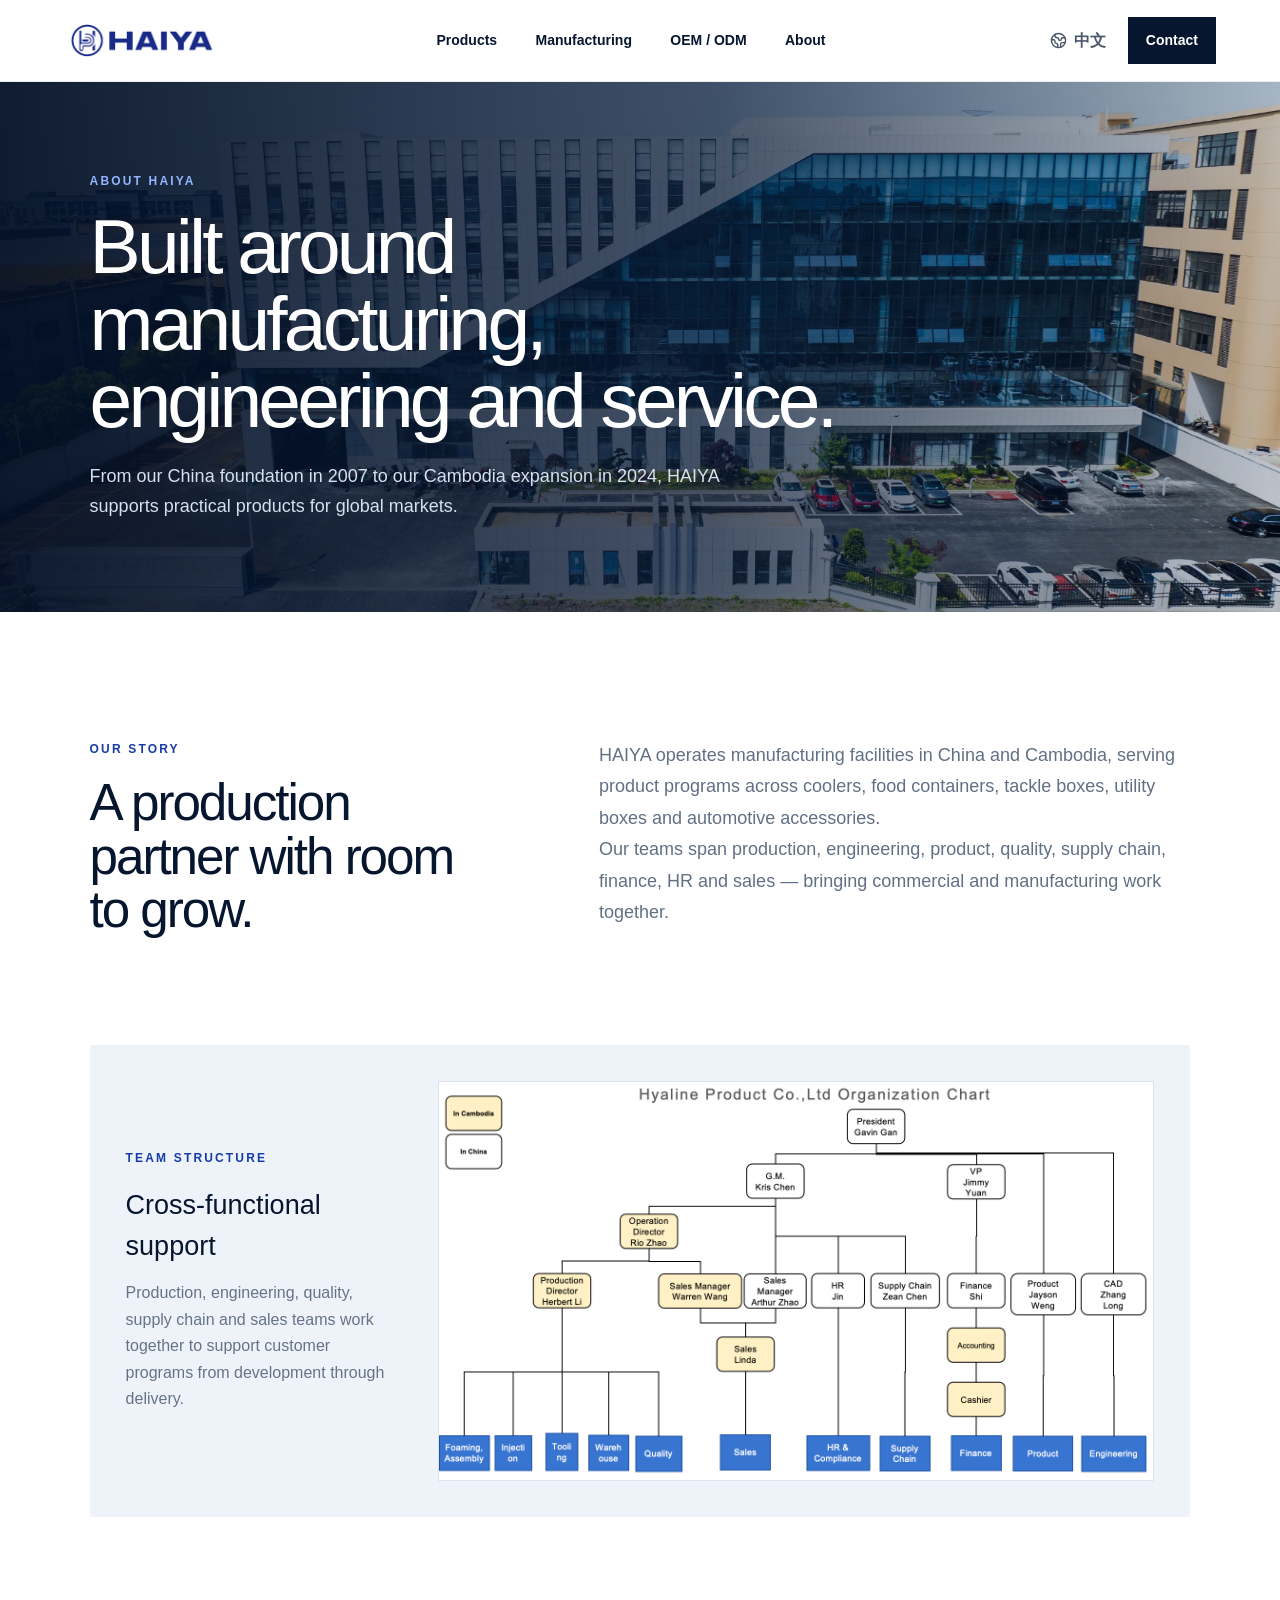
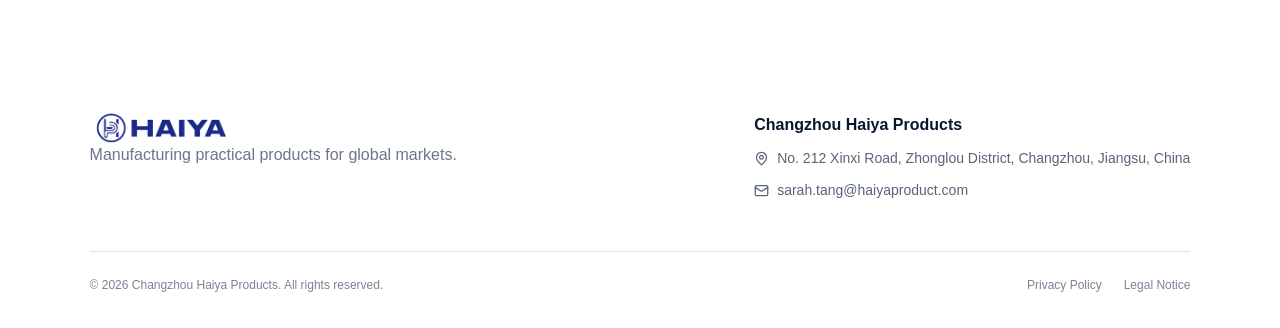
==== about/index.html @ 0db6babe "Strengthen homepage cooler expertise positioning" ====
<!DOCTYPE html><html lang="en"><head><meta charSet="utf-8"/><meta name="viewport" content="width=device-width, initial-scale=1"/><link rel="stylesheet" href="/_next/static/css/index.DGc-HhET.css" data-rsc-css-href="/_next/static/css/index.DGc-HhET.css" data-precedence="vite-rsc/importer-resources"/><link rel="modulepreload" fetchPriority="low" href="/_next/static/chunks/index-aJuGL_K9.js"/><script src="/_next/static/chunks/rolldown-runtime-C60lm6uB.js" type="module" async=""></script><script src="/_next/static/chunks/framework-D_rUT4EX.js" type="module" async=""></script><link rel="modulepreload" href="/_next/static/chunks/layout-segment-context-OOhcrF7Z.js" crossorigin=""/><link rel="modulepreload" href="/_next/static/chunks/interior-page-D65c1zat.js" crossorigin=""/><link rel="modulepreload" href="/_next/static/chunks/site-footer-D-RrSYYw.js" crossorigin=""/><title>HAIYA | Coolers &amp; Practical Products Manufacturing</title><meta name="description" content="HAIYA manufactures coolers, tackle boxes, food containers and practical plastic products across China and Cambodia."/><link rel="shortcut icon" href="/favicon.svg"/><link rel="icon" href="/favicon.svg"/><script>Object.assign(((self[Symbol.for("vinext.navigationRuntime")]??={bootstrap:{routeManifest:null},functions:{}}).bootstrap.rsc??={rsc:[]}),{params:{},nav:{"pathname":"/about","searchParams":[]}})</script><link rel="modulepreload" href="/_next/static/chunks/index-aJuGL_K9.js" />
</head><body class="antialiased"><main class="site-shell"><header class="topbar interior-nav"><a href="/" class="brand"><img src="/images/haiya-logo.png" alt="HAIYA"/></a><nav class="nav "><a href="/products">Products</a><a href="/manufacturing">Manufacturing</a><a href="/oem">OEM / ODM</a><a href="/about">About</a></nav><div class="header-actions"><button class="language"><svg xmlns="http://www.w3.org/2000/svg" width="17" height="17" viewBox="0 0 24 24" fill="none" stroke="currentColor" stroke-width="2" stroke-linecap="round" stroke-linejoin="round" class="lucide lucide-earth" aria-hidden="true"><path d="M21.54 15H17a2 2 0 0 0-2 2v4.54"></path><path d="M7 3.34V5a3 3 0 0 0 3 3a2 2 0 0 1 2 2c0 1.1.9 2 2 2a2 2 0 0 0 2-2c0-1.1.9-2 2-2h3.17"></path><path d="M11 21.95V18a2 2 0 0 0-2-2a2 2 0 0 1-2-2v-1a2 2 0 0 0-2-2H2.05"></path><circle cx="12" cy="12" r="10"></circle></svg>中文</button><a class="header-cta" href="/contact">Contact</a><button class="menu-button"><svg xmlns="http://www.w3.org/2000/svg" width="24" height="24" viewBox="0 0 24 24" fill="none" stroke="currentColor" stroke-width="2" stroke-linecap="round" stroke-linejoin="round" class="lucide lucide-menu" aria-hidden="true"><path d="M4 5h16"></path><path d="M4 12h16"></path><path d="M4 19h16"></path></svg></button></div></header><section class="inner-hero"><img src="/images/china-factory.webp" alt="" fetchPriority="high" decoding="async"/><div class="inner-hero-shade"></div><div><p class="eyebrow light">ABOUT HAIYA</p><h1>Built around manufacturing, engineering and service.</h1><p>From our China foundation in 2007 to our Cambodia expansion in 2024, HAIYA supports practical products for global markets.</p></div></section><section class="section inner-section about-layout"><div><p class="eyebrow">OUR STORY</p><h2>A production partner with room to grow.</h2></div><div class="about-copy"><p>HAIYA operates manufacturing facilities in China and Cambodia, serving product programs across coolers, food containers, tackle boxes, utility boxes and automotive accessories.</p><p>Our teams span production, engineering, product, quality, supply chain, finance, HR and sales — bringing commercial and manufacturing work together.</p></div><div class="team-preview"><div><p class="eyebrow">TEAM STRUCTURE</p><h3>Cross-functional support</h3><p>Production, engineering, quality, supply chain and sales teams work together to support customer programs from development through delivery.</p></div><img src="/images/team-structure.png" alt="HAIYA organization chart" loading="lazy" decoding="async"/></div></section><footer><div class="footer-brand"><img src="/images/haiya-logo.png" alt="HAIYA"/><p>Manufacturing practical products for global markets.</p></div><div class="footer-contact"><strong>Changzhou Haiya Products</strong><span><svg xmlns="http://www.w3.org/2000/svg" width="15" height="15" viewBox="0 0 24 24" fill="none" stroke="currentColor" stroke-width="2" stroke-linecap="round" stroke-linejoin="round" class="lucide lucide-map-pin" aria-hidden="true"><path d="M20 10c0 4.993-5.539 10.193-7.399 11.799a1 1 0 0 1-1.202 0C9.539 20.193 4 14.993 4 10a8 8 0 0 1 16 0"></path><circle cx="12" cy="10" r="3"></circle></svg>No. 212 Xinxi Road, Zhonglou District, Changzhou, Jiangsu, China</span><a href="mailto:sarah.tang@haiyaproduct.com"><svg xmlns="http://www.w3.org/2000/svg" width="15" height="15" viewBox="0 0 24 24" fill="none" stroke="currentColor" stroke-width="2" stroke-linecap="round" stroke-linejoin="round" class="lucide lucide-mail" aria-hidden="true"><path d="m22 7-8.991 5.727a2 2 0 0 1-2.009 0L2 7"></path><rect x="2" y="4" width="20" height="16" rx="2"></rect></svg>sarah.tang@haiyaproduct.com</a></div><div class="footer-legal"><span>© 2026 <!-- -->Changzhou Haiya Products. All rights reserved.</span><nav aria-label="Legal information"><a href="/privacy">Privacy Policy</a><a href="/legal">Legal Notice</a></nav></div></footer></main><script type="module" src="/_next/static/chunks/index-aJuGL_K9.js" id="_R_" async=""></script><script>((self[Symbol.for("vinext.navigationRuntime")]??={bootstrap:{routeManifest:null},functions:{}}).bootstrap.rsc??={rsc:[]}).rsc.push("0:{\"page:/about\":\"$L1\",\"layout:/\":\"$L2\",\"route:/about\":\"$L3\",\"__route\":\"route:/about\",\"__interceptionContext\":null,\"__layoutIds\":[\"layout:/\"],\"__rootLayout\":\"/\",\"__bfcacheSegmentIdentities\":{\"layout:/\":\"[\\\"layout\\\",\\\"layout:/\\\",\\\"root-boundary:/\\\",\\\"\\\"]\",\"page:/about\":\"[\\\"page\\\",\\\"page:/about\\\",\\\"root-boundary:/\\\",\\\"[\\\\\\\"about\\\\\\\"]\\\"]\"},\"__srcPage\":[\"about\",\"page\"],\"__layoutFlags\":{\"layout:/\":\"s\"},\"__artifactCompatibility\":{\"schemaVersion\":1,\"graphVersion\":\"app-route-graph:5d73bdb41b200fd7\",\"deploymentVersion\":\"d7c567be-98a2-47bd-95ce-4db2d7c3a55f\",\"appElementsSchemaVersion\":1,\"rscPayloadSchemaVersion\":1,\"rootBoundaryId\":\"/\",\"renderEpoch\":null}}\n")</script><script>((self[Symbol.for("vinext.navigationRuntime")]??={bootstrap:{routeManifest:null},functions:{}}).bootstrap.rsc??={rsc:[]}).rsc.push("4:I[\"8c0f216c4604\",[],\"Children\",1]\n")</script><script>((self[Symbol.for("vinext.navigationRuntime")]??={bootstrap:{routeManifest:null},functions:{}}).bootstrap.rsc??={rsc:[]}).rsc.push("5:I[\"593f344dc510\",[],\"GlobalErrorBoundary\",1]\n")</script><script>((self[Symbol.for("vinext.navigationRuntime")]??={bootstrap:{routeManifest:null},functions:{}}).bootstrap.rsc??={rsc:[]}).rsc.push("6:I[\"0b874ad30386\",[],\"default\",1]\n")</script><script>((self[Symbol.for("vinext.navigationRuntime")]??={bootstrap:{routeManifest:null},functions:{}}).bootstrap.rsc??={rsc:[]}).rsc.push("7:I[\"593f344dc510\",[],\"ErrorBoundary\",1]\n")</script><script>((self[Symbol.for("vinext.navigationRuntime")]??={bootstrap:{routeManifest:null},functions:{}}).bootstrap.rsc??={rsc:[]}).rsc.push("8:I[\"15c18cfaeeff\",[],\"LayoutSegmentProvider\",1]\n")</script><script>((self[Symbol.for("vinext.navigationRuntime")]??={bootstrap:{routeManifest:null},functions:{}}).bootstrap.rsc??={rsc:[]}).rsc.push("9:I[\"8c0f216c4604\",[],\"Slot\",1]\n")</script><script>((self[Symbol.for("vinext.navigationRuntime")]??={bootstrap:{routeManifest:null},functions:{}}).bootstrap.rsc??={rsc:[]}).rsc.push("a:I[\"593f344dc510\",[],\"NotFoundBoundary\",1]\n")</script><script>((self[Symbol.for("vinext.navigationRuntime")]??={bootstrap:{routeManifest:null},functions:{}}).bootstrap.rsc??={rsc:[]}).rsc.push("b:I[\"9276801271d6\",[],\"AppRouterScrollTarget\",1]\n")</script><script>((self[Symbol.for("vinext.navigationRuntime")]??={bootstrap:{routeManifest:null},functions:{}}).bootstrap.rsc??={rsc:[]}).rsc.push("c:I[\"593f344dc510\",[],\"RedirectBoundary\",1]\n")</script><script>((self[Symbol.for("vinext.navigationRuntime")]??={bootstrap:{routeManifest:null},functions:{}}).bootstrap.rsc??={rsc:[]}).rsc.push(":HL[\"/_next/static/css/index.DGc-HhET.css\",\"style\"     ]\n")</script><script>((self[Symbol.for("vinext.navigationRuntime")]??={bootstrap:{routeManifest:null},functions:{}}).bootstrap.rsc??={rsc:[]}).rsc.push("2:[[[\"$\",\"link\",\"css:/_next/static/css/index.DGc-HhET.css\",{\"rel\":\"stylesheet\",\"precedence\":\"vite-rsc/importer-resources\",\"href\":\"/_next/static/css/index.DGc-HhET.css\",\"data-rsc-css-href\":\"/_next/static/css/index.DGc-HhET.css\"}],\"$undefined\"],[\"$\",\"html\",null,{\"lang\":\"en\",\"children\":[\"$\",\"body\",null,{\"className\":\"antialiased\",\"children\":[\"$\",\"$L4\",null,{}]}]}]]\n")</script><script>((self[Symbol.for("vinext.navigationRuntime")]??={bootstrap:{routeManifest:null},functions:{}}).bootstrap.rsc??={rsc:[]}).rsc.push("3:[[[\"$\",\"meta\",null,{\"charSet\":\"utf-8\"}],[[\"$\",\"title\",\"0\",{\"children\":\"HAIYA | Coolers \u0026 Practical Products Manufacturing\"}],[\"$\",\"meta\",\"1\",{\"name\":\"description\",\"content\":\"HAIYA manufactures coolers, tackle boxes, food containers and practical plastic products across China and Cambodia.\"}],[\"$\",\"link\",\"2\",{\"data-vinext-streamed-icon\":\"$undefined\",\"rel\":\"shortcut icon\",\"href\":\"/favicon.svg\",\"type\":\"$undefined\",\"sizes\":\"$undefined\",\"color\":\"$undefined\",\"media\":\"$undefined\",\"fetchPriority\":\"$undefined\"}],[\"$\",\"link\",\"3\",{\"data-vinext-streamed-icon\":\"$undefined\",\"rel\":\"icon\",\"href\":\"/favicon.svg\",\"type\":\"$undefined\",\"sizes\":\"$undefined\",\"color\":\"$undefined\",\"media\":\"$undefined\",\"fetchPriority\":\"$undefined\"}]],[[\"$\",\"meta\",\"0\",{\"name\":\"viewport\",\"content\":\"width=device-width, initial-scale=1\"}]]],[\"$\",\"$L5\",null,{\"fallback\":\"$6\",\"children\":[\"$\",\"$L7\",null,{\"fallback\":\"$6\",\"children\":[\"$\",\"$L8\",null,{\"providerId\":\"layout:/\",\"segmentMap\":{\"children\":[\"about\"]},\"children\":[\"$\",\"$L9\",null,{\"id\":\"layout:/\",\"parallelSlots\":\"$undefined\",\"children\":[\"$\",\"$La\",null,{\"resetKey\":\"about\",\"fallback\":[[\"$\",\"title\",null,{\"children\":\"404: This page could not be found.\"}],[\"$\",\"div\",null,{\"style\":{\"fontFamily\":\"system-ui,\\\"Segoe UI\\\",Roboto,Helvetica,Arial,sans-serif,\\\"Apple Color Emoji\\\",\\\"Segoe UI Emoji\\\"\",\"height\":\"100vh\",\"textAlign\":\"center\",\"display\":\"flex\",\"flexDirection\":\"column\",\"alignItems\":\"center\",\"justifyContent\":\"center\"},\"children\":[\"$\",\"div\",null,{\"children\":[[\"$\",\"style\",null,{\"dangerouslySetInnerHTML\":{\"__html\":\"body{color:#000;background:#fff;margin:0}.next-error-h1{border-right:1px solid rgba(0,0,0,.3)}@media (prefers-color-scheme:dark){body{color:#fff;background:#000}.next-error-h1{border-right:1px solid rgba(255,255,255,.3)}}\"}}],[\"$\",\"h1\",null,{\"className\":\"next-error-h1\",\"style\":{\"display\":\"inline-block\",\"margin\":\"0 20px 0 0\",\"padding\":\"0 23px 0 0\",\"fontSize\":24,\"fontWeight\":500,\"verticalAlign\":\"top\",\"lineHeight\":\"49px\"},\"children\":404}],[\"$\",\"div\",null,{\"style\":{\"display\":\"inline-block\"},\"children\":[\"$\",\"h2\",null,{\"style\":{\"fontSize\":14,\"fontWeight\":400,\"lineHeight\":\"49px\",\"margin\":0},\"children\":\"This page could not be found.\"}]}]]}]}]],\"children\":[\"$\",\"$Lb\",null,{\"children\":[\"$\",\"$Lc\",null,{\"children\":[[\"$\",\"$L8\",null,{\"providerId\":\"page:/about\",\"segmentMap\":{\"children\":[\"__PAGE__\"]},\"children\":[\"$\",\"$L9\",null,{\"id\":\"page:/about\"}]}],null]}]}]}]}]}]}]}],null,null]\n")</script><script>((self[Symbol.for("vinext.navigationRuntime")]??={bootstrap:{routeManifest:null},functions:{}}).bootstrap.rsc??={rsc:[]}).rsc.push("d:I[\"cc5ec4480dcf\",[],\"default\",1]\n")</script><script>((self[Symbol.for("vinext.navigationRuntime")]??={bootstrap:{routeManifest:null},functions:{}}).bootstrap.rsc??={rsc:[]}).rsc.push("1:[\"$\",\"$Ld\",null,{\"page\":\"about\"}]\n")</script><script>Object.assign(((self[Symbol.for("vinext.navigationRuntime")]??={bootstrap:{routeManifest:null},functions:{}}).bootstrap.rsc??={rsc:[]}),{"initialCacheKind":"static"});((self[Symbol.for("vinext.navigationRuntime")]??={bootstrap:{routeManifest:null},functions:{}}).bootstrap.rsc??={rsc:[]}).done=true</script></body></html>
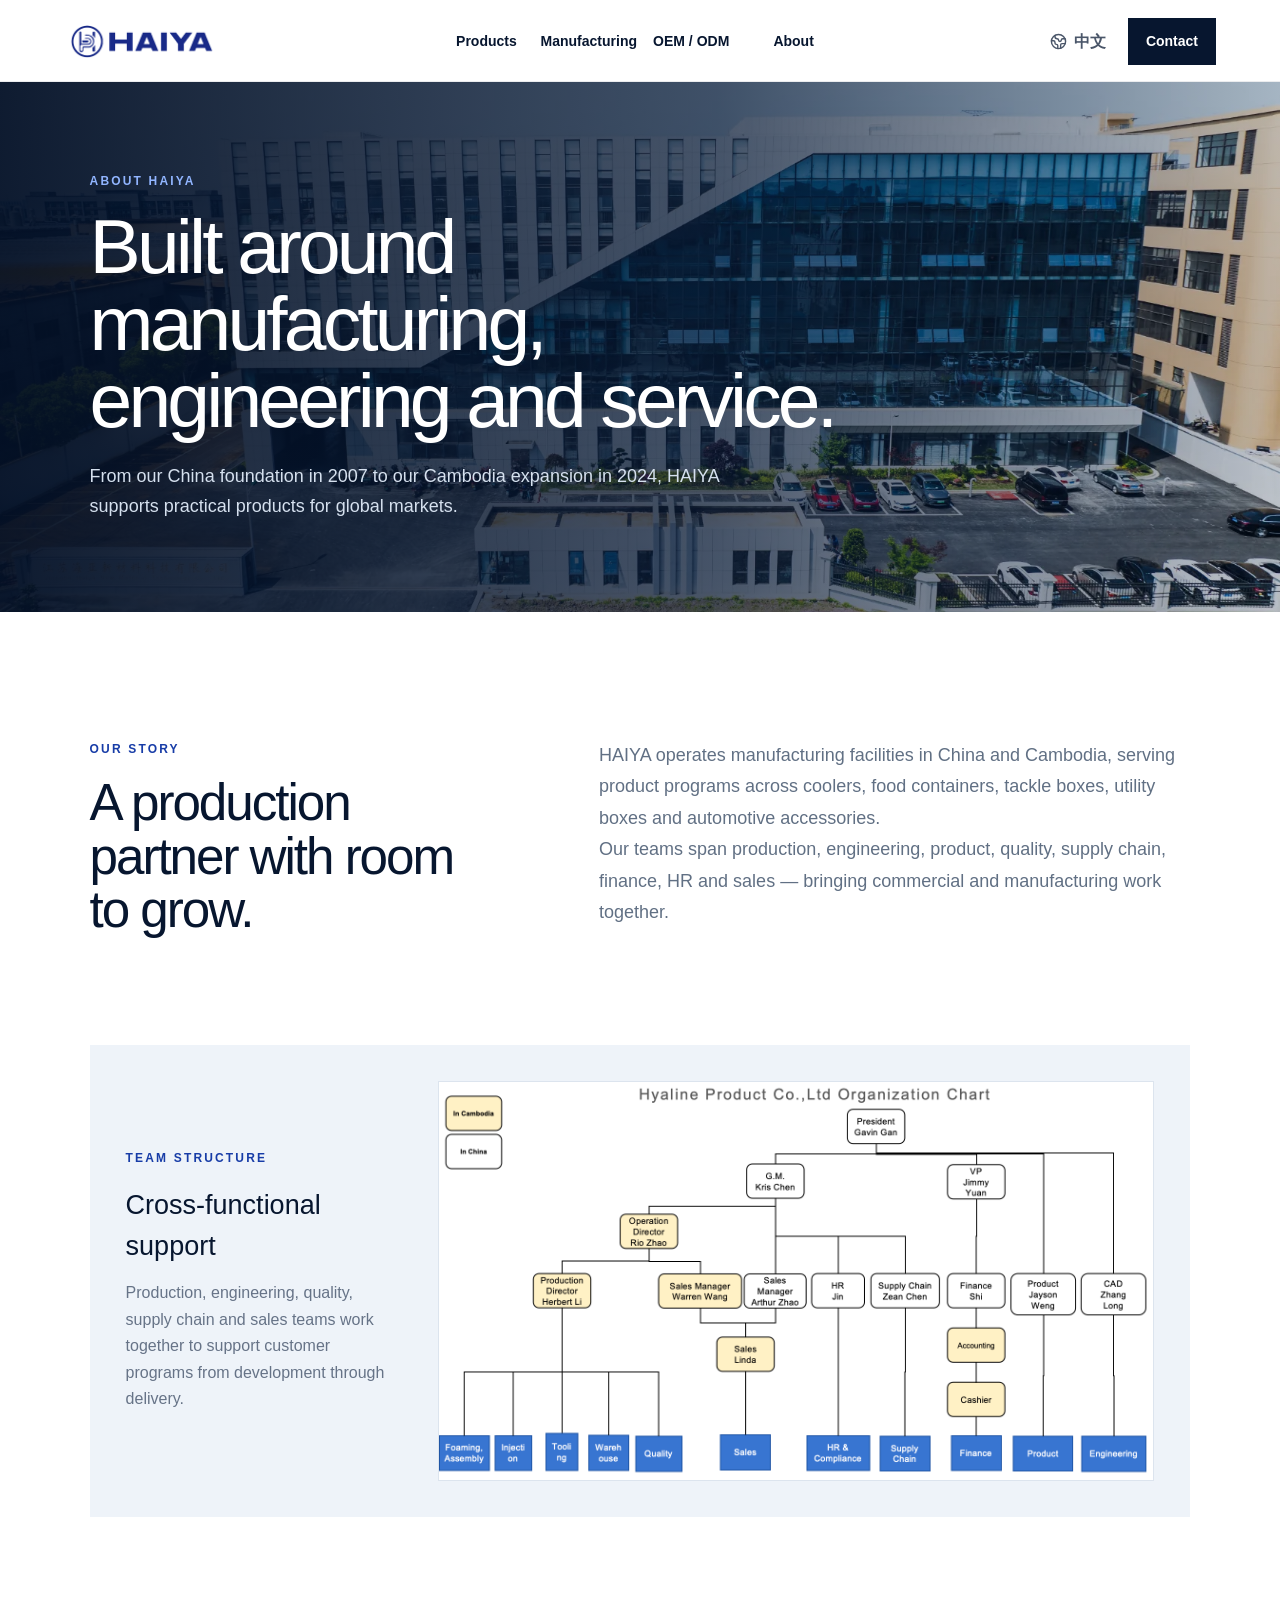
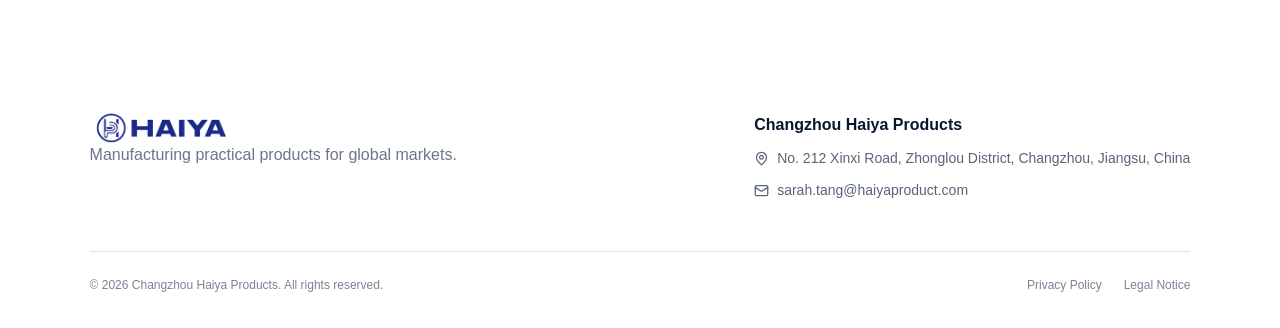
==== commit 40aff539: "Fix bilingual navigation alignment" ====
--- a/about/index.html
+++ b/about/index.html
@@ -1,2 +1,2 @@
-<!DOCTYPE html><html lang="en"><head><meta charSet="utf-8"/><meta name="viewport" content="width=device-width, initial-scale=1"/><link rel="stylesheet" href="/_next/static/css/index.DGc-HhET.css" data-rsc-css-href="/_next/static/css/index.DGc-HhET.css" data-precedence="vite-rsc/importer-resources"/><link rel="modulepreload" fetchPriority="low" href="/_next/static/chunks/index-aJuGL_K9.js"/><script src="/_next/static/chunks/rolldown-runtime-C60lm6uB.js" type="module" async=""></script><script src="/_next/static/chunks/framework-D_rUT4EX.js" type="module" async=""></script><link rel="modulepreload" href="/_next/static/chunks/layout-segment-context-OOhcrF7Z.js" crossorigin=""/><link rel="modulepreload" href="/_next/static/chunks/interior-page-D65c1zat.js" crossorigin=""/><link rel="modulepreload" href="/_next/static/chunks/site-footer-D-RrSYYw.js" crossorigin=""/><title>HAIYA | Coolers &amp; Practical Products Manufacturing</title><meta name="description" content="HAIYA manufactures coolers, tackle boxes, food containers and practical plastic products across China and Cambodia."/><link rel="shortcut icon" href="/favicon.svg"/><link rel="icon" href="/favicon.svg"/><script>Object.assign(((self[Symbol.for("vinext.navigationRuntime")]??={bootstrap:{routeManifest:null},functions:{}}).bootstrap.rsc??={rsc:[]}),{params:{},nav:{"pathname":"/about","searchParams":[]}})</script><link rel="modulepreload" href="/_next/static/chunks/index-aJuGL_K9.js" />
-</head><body class="antialiased"><main class="site-shell"><header class="topbar interior-nav"><a href="/" class="brand"><img src="/images/haiya-logo.png" alt="HAIYA"/></a><nav class="nav "><a href="/products">Products</a><a href="/manufacturing">Manufacturing</a><a href="/oem">OEM / ODM</a><a href="/about">About</a></nav><div class="header-actions"><button class="language"><svg xmlns="http://www.w3.org/2000/svg" width="17" height="17" viewBox="0 0 24 24" fill="none" stroke="currentColor" stroke-width="2" stroke-linecap="round" stroke-linejoin="round" class="lucide lucide-earth" aria-hidden="true"><path d="M21.54 15H17a2 2 0 0 0-2 2v4.54"></path><path d="M7 3.34V5a3 3 0 0 0 3 3a2 2 0 0 1 2 2c0 1.1.9 2 2 2a2 2 0 0 0 2-2c0-1.1.9-2 2-2h3.17"></path><path d="M11 21.95V18a2 2 0 0 0-2-2a2 2 0 0 1-2-2v-1a2 2 0 0 0-2-2H2.05"></path><circle cx="12" cy="12" r="10"></circle></svg>中文</button><a class="header-cta" href="/contact">Contact</a><button class="menu-button"><svg xmlns="http://www.w3.org/2000/svg" width="24" height="24" viewBox="0 0 24 24" fill="none" stroke="currentColor" stroke-width="2" stroke-linecap="round" stroke-linejoin="round" class="lucide lucide-menu" aria-hidden="true"><path d="M4 5h16"></path><path d="M4 12h16"></path><path d="M4 19h16"></path></svg></button></div></header><section class="inner-hero"><img src="/images/china-factory.webp" alt="" fetchPriority="high" decoding="async"/><div class="inner-hero-shade"></div><div><p class="eyebrow light">ABOUT HAIYA</p><h1>Built around manufacturing, engineering and service.</h1><p>From our China foundation in 2007 to our Cambodia expansion in 2024, HAIYA supports practical products for global markets.</p></div></section><section class="section inner-section about-layout"><div><p class="eyebrow">OUR STORY</p><h2>A production partner with room to grow.</h2></div><div class="about-copy"><p>HAIYA operates manufacturing facilities in China and Cambodia, serving product programs across coolers, food containers, tackle boxes, utility boxes and automotive accessories.</p><p>Our teams span production, engineering, product, quality, supply chain, finance, HR and sales — bringing commercial and manufacturing work together.</p></div><div class="team-preview"><div><p class="eyebrow">TEAM STRUCTURE</p><h3>Cross-functional support</h3><p>Production, engineering, quality, supply chain and sales teams work together to support customer programs from development through delivery.</p></div><img src="/images/team-structure.png" alt="HAIYA organization chart" loading="lazy" decoding="async"/></div></section><footer><div class="footer-brand"><img src="/images/haiya-logo.png" alt="HAIYA"/><p>Manufacturing practical products for global markets.</p></div><div class="footer-contact"><strong>Changzhou Haiya Products</strong><span><svg xmlns="http://www.w3.org/2000/svg" width="15" height="15" viewBox="0 0 24 24" fill="none" stroke="currentColor" stroke-width="2" stroke-linecap="round" stroke-linejoin="round" class="lucide lucide-map-pin" aria-hidden="true"><path d="M20 10c0 4.993-5.539 10.193-7.399 11.799a1 1 0 0 1-1.202 0C9.539 20.193 4 14.993 4 10a8 8 0 0 1 16 0"></path><circle cx="12" cy="10" r="3"></circle></svg>No. 212 Xinxi Road, Zhonglou District, Changzhou, Jiangsu, China</span><a href="mailto:sarah.tang@haiyaproduct.com"><svg xmlns="http://www.w3.org/2000/svg" width="15" height="15" viewBox="0 0 24 24" fill="none" stroke="currentColor" stroke-width="2" stroke-linecap="round" stroke-linejoin="round" class="lucide lucide-mail" aria-hidden="true"><path d="m22 7-8.991 5.727a2 2 0 0 1-2.009 0L2 7"></path><rect x="2" y="4" width="20" height="16" rx="2"></rect></svg>sarah.tang@haiyaproduct.com</a></div><div class="footer-legal"><span>© 2026 <!-- -->Changzhou Haiya Products. All rights reserved.</span><nav aria-label="Legal information"><a href="/privacy">Privacy Policy</a><a href="/legal">Legal Notice</a></nav></div></footer></main><script type="module" src="/_next/static/chunks/index-aJuGL_K9.js" id="_R_" async=""></script><script>((self[Symbol.for("vinext.navigationRuntime")]??={bootstrap:{routeManifest:null},functions:{}}).bootstrap.rsc??={rsc:[]}).rsc.push("0:{\"page:/about\":\"$L1\",\"layout:/\":\"$L2\",\"route:/about\":\"$L3\",\"__route\":\"route:/about\",\"__interceptionContext\":null,\"__layoutIds\":[\"layout:/\"],\"__rootLayout\":\"/\",\"__bfcacheSegmentIdentities\":{\"layout:/\":\"[\\\"layout\\\",\\\"layout:/\\\",\\\"root-boundary:/\\\",\\\"\\\"]\",\"page:/about\":\"[\\\"page\\\",\\\"page:/about\\\",\\\"root-boundary:/\\\",\\\"[\\\\\\\"about\\\\\\\"]\\\"]\"},\"__srcPage\":[\"about\",\"page\"],\"__layoutFlags\":{\"layout:/\":\"s\"},\"__artifactCompatibility\":{\"schemaVersion\":1,\"graphVersion\":\"app-route-graph:5d73bdb41b200fd7\",\"deploymentVersion\":\"d7c567be-98a2-47bd-95ce-4db2d7c3a55f\",\"appElementsSchemaVersion\":1,\"rscPayloadSchemaVersion\":1,\"rootBoundaryId\":\"/\",\"renderEpoch\":null}}\n")</script><script>((self[Symbol.for("vinext.navigationRuntime")]??={bootstrap:{routeManifest:null},functions:{}}).bootstrap.rsc??={rsc:[]}).rsc.push("4:I[\"8c0f216c4604\",[],\"Children\",1]\n")</script><script>((self[Symbol.for("vinext.navigationRuntime")]??={bootstrap:{routeManifest:null},functions:{}}).bootstrap.rsc??={rsc:[]}).rsc.push("5:I[\"593f344dc510\",[],\"GlobalErrorBoundary\",1]\n")</script><script>((self[Symbol.for("vinext.navigationRuntime")]??={bootstrap:{routeManifest:null},functions:{}}).bootstrap.rsc??={rsc:[]}).rsc.push("6:I[\"0b874ad30386\",[],\"default\",1]\n")</script><script>((self[Symbol.for("vinext.navigationRuntime")]??={bootstrap:{routeManifest:null},functions:{}}).bootstrap.rsc??={rsc:[]}).rsc.push("7:I[\"593f344dc510\",[],\"ErrorBoundary\",1]\n")</script><script>((self[Symbol.for("vinext.navigationRuntime")]??={bootstrap:{routeManifest:null},functions:{}}).bootstrap.rsc??={rsc:[]}).rsc.push("8:I[\"15c18cfaeeff\",[],\"LayoutSegmentProvider\",1]\n")</script><script>((self[Symbol.for("vinext.navigationRuntime")]??={bootstrap:{routeManifest:null},functions:{}}).bootstrap.rsc??={rsc:[]}).rsc.push("9:I[\"8c0f216c4604\",[],\"Slot\",1]\n")</script><script>((self[Symbol.for("vinext.navigationRuntime")]??={bootstrap:{routeManifest:null},functions:{}}).bootstrap.rsc??={rsc:[]}).rsc.push("a:I[\"593f344dc510\",[],\"NotFoundBoundary\",1]\n")</script><script>((self[Symbol.for("vinext.navigationRuntime")]??={bootstrap:{routeManifest:null},functions:{}}).bootstrap.rsc??={rsc:[]}).rsc.push("b:I[\"9276801271d6\",[],\"AppRouterScrollTarget\",1]\n")</script><script>((self[Symbol.for("vinext.navigationRuntime")]??={bootstrap:{routeManifest:null},functions:{}}).bootstrap.rsc??={rsc:[]}).rsc.push("c:I[\"593f344dc510\",[],\"RedirectBoundary\",1]\n")</script><script>((self[Symbol.for("vinext.navigationRuntime")]??={bootstrap:{routeManifest:null},functions:{}}).bootstrap.rsc??={rsc:[]}).rsc.push(":HL[\"/_next/static/css/index.DGc-HhET.css\",\"style\"     ]\n")</script><script>((self[Symbol.for("vinext.navigationRuntime")]??={bootstrap:{routeManifest:null},functions:{}}).bootstrap.rsc??={rsc:[]}).rsc.push("2:[[[\"$\",\"link\",\"css:/_next/static/css/index.DGc-HhET.css\",{\"rel\":\"stylesheet\",\"precedence\":\"vite-rsc/importer-resources\",\"href\":\"/_next/static/css/index.DGc-HhET.css\",\"data-rsc-css-href\":\"/_next/static/css/index.DGc-HhET.css\"}],\"$undefined\"],[\"$\",\"html\",null,{\"lang\":\"en\",\"children\":[\"$\",\"body\",null,{\"className\":\"antialiased\",\"children\":[\"$\",\"$L4\",null,{}]}]}]]\n")</script><script>((self[Symbol.for("vinext.navigationRuntime")]??={bootstrap:{routeManifest:null},functions:{}}).bootstrap.rsc??={rsc:[]}).rsc.push("3:[[[\"$\",\"meta\",null,{\"charSet\":\"utf-8\"}],[[\"$\",\"title\",\"0\",{\"children\":\"HAIYA | Coolers \u0026 Practical Products Manufacturing\"}],[\"$\",\"meta\",\"1\",{\"name\":\"description\",\"content\":\"HAIYA manufactures coolers, tackle boxes, food containers and practical plastic products across China and Cambodia.\"}],[\"$\",\"link\",\"2\",{\"data-vinext-streamed-icon\":\"$undefined\",\"rel\":\"shortcut icon\",\"href\":\"/favicon.svg\",\"type\":\"$undefined\",\"sizes\":\"$undefined\",\"color\":\"$undefined\",\"media\":\"$undefined\",\"fetchPriority\":\"$undefined\"}],[\"$\",\"link\",\"3\",{\"data-vinext-streamed-icon\":\"$undefined\",\"rel\":\"icon\",\"href\":\"/favicon.svg\",\"type\":\"$undefined\",\"sizes\":\"$undefined\",\"color\":\"$undefined\",\"media\":\"$undefined\",\"fetchPriority\":\"$undefined\"}]],[[\"$\",\"meta\",\"0\",{\"name\":\"viewport\",\"content\":\"width=device-width, initial-scale=1\"}]]],[\"$\",\"$L5\",null,{\"fallback\":\"$6\",\"children\":[\"$\",\"$L7\",null,{\"fallback\":\"$6\",\"children\":[\"$\",\"$L8\",null,{\"providerId\":\"layout:/\",\"segmentMap\":{\"children\":[\"about\"]},\"children\":[\"$\",\"$L9\",null,{\"id\":\"layout:/\",\"parallelSlots\":\"$undefined\",\"children\":[\"$\",\"$La\",null,{\"resetKey\":\"about\",\"fallback\":[[\"$\",\"title\",null,{\"children\":\"404: This page could not be found.\"}],[\"$\",\"div\",null,{\"style\":{\"fontFamily\":\"system-ui,\\\"Segoe UI\\\",Roboto,Helvetica,Arial,sans-serif,\\\"Apple Color Emoji\\\",\\\"Segoe UI Emoji\\\"\",\"height\":\"100vh\",\"textAlign\":\"center\",\"display\":\"flex\",\"flexDirection\":\"column\",\"alignItems\":\"center\",\"justifyContent\":\"center\"},\"children\":[\"$\",\"div\",null,{\"children\":[[\"$\",\"style\",null,{\"dangerouslySetInnerHTML\":{\"__html\":\"body{color:#000;background:#fff;margin:0}.next-error-h1{border-right:1px solid rgba(0,0,0,.3)}@media (prefers-color-scheme:dark){body{color:#fff;background:#000}.next-error-h1{border-right:1px solid rgba(255,255,255,.3)}}\"}}],[\"$\",\"h1\",null,{\"className\":\"next-error-h1\",\"style\":{\"display\":\"inline-block\",\"margin\":\"0 20px 0 0\",\"padding\":\"0 23px 0 0\",\"fontSize\":24,\"fontWeight\":500,\"verticalAlign\":\"top\",\"lineHeight\":\"49px\"},\"children\":404}],[\"$\",\"div\",null,{\"style\":{\"display\":\"inline-block\"},\"children\":[\"$\",\"h2\",null,{\"style\":{\"fontSize\":14,\"fontWeight\":400,\"lineHeight\":\"49px\",\"margin\":0},\"children\":\"This page could not be found.\"}]}]]}]}]],\"children\":[\"$\",\"$Lb\",null,{\"children\":[\"$\",\"$Lc\",null,{\"children\":[[\"$\",\"$L8\",null,{\"providerId\":\"page:/about\",\"segmentMap\":{\"children\":[\"__PAGE__\"]},\"children\":[\"$\",\"$L9\",null,{\"id\":\"page:/about\"}]}],null]}]}]}]}]}]}]}],null,null]\n")</script><script>((self[Symbol.for("vinext.navigationRuntime")]??={bootstrap:{routeManifest:null},functions:{}}).bootstrap.rsc??={rsc:[]}).rsc.push("d:I[\"cc5ec4480dcf\",[],\"default\",1]\n")</script><script>((self[Symbol.for("vinext.navigationRuntime")]??={bootstrap:{routeManifest:null},functions:{}}).bootstrap.rsc??={rsc:[]}).rsc.push("1:[\"$\",\"$Ld\",null,{\"page\":\"about\"}]\n")</script><script>Object.assign(((self[Symbol.for("vinext.navigationRuntime")]??={bootstrap:{routeManifest:null},functions:{}}).bootstrap.rsc??={rsc:[]}),{"initialCacheKind":"static"});((self[Symbol.for("vinext.navigationRuntime")]??={bootstrap:{routeManifest:null},functions:{}}).bootstrap.rsc??={rsc:[]}).done=true</script></body></html>+<!DOCTYPE html><html lang="en"><head><meta charSet="utf-8"/><meta name="viewport" content="width=device-width, initial-scale=1"/><link rel="stylesheet" href="/_next/static/css/index.DWYTuaZw.css" data-rsc-css-href="/_next/static/css/index.DWYTuaZw.css" data-precedence="vite-rsc/importer-resources"/><link rel="modulepreload" fetchPriority="low" href="/_next/static/chunks/index-CkcWqs73.js"/><script src="/_next/static/chunks/rolldown-runtime-C60lm6uB.js" type="module" async=""></script><script src="/_next/static/chunks/framework-D_rUT4EX.js" type="module" async=""></script><link rel="modulepreload" href="/_next/static/chunks/layout-segment-context-CCRR_ScX.js" crossorigin=""/><link rel="modulepreload" href="/_next/static/chunks/interior-page-D65c1zat.js" crossorigin=""/><link rel="modulepreload" href="/_next/static/chunks/site-footer-D-RrSYYw.js" crossorigin=""/><title>HAIYA | Coolers &amp; Practical Products Manufacturing</title><meta name="description" content="HAIYA manufactures coolers, tackle boxes, food containers and practical plastic products across China and Cambodia."/><link rel="shortcut icon" href="/favicon.svg"/><link rel="icon" href="/favicon.svg"/><script>Object.assign(((self[Symbol.for("vinext.navigationRuntime")]??={bootstrap:{routeManifest:null},functions:{}}).bootstrap.rsc??={rsc:[]}),{params:{},nav:{"pathname":"/about","searchParams":[]}})</script><link rel="modulepreload" href="/_next/static/chunks/index-CkcWqs73.js" />
+</head><body class="antialiased"><main class="site-shell"><header class="topbar interior-nav"><a href="/" class="brand"><img src="/images/haiya-logo.png" alt="HAIYA"/></a><nav class="nav "><a href="/products">Products</a><a href="/manufacturing">Manufacturing</a><a href="/oem">OEM / ODM</a><a href="/about">About</a></nav><div class="header-actions"><button class="language"><svg xmlns="http://www.w3.org/2000/svg" width="17" height="17" viewBox="0 0 24 24" fill="none" stroke="currentColor" stroke-width="2" stroke-linecap="round" stroke-linejoin="round" class="lucide lucide-earth" aria-hidden="true"><path d="M21.54 15H17a2 2 0 0 0-2 2v4.54"></path><path d="M7 3.34V5a3 3 0 0 0 3 3a2 2 0 0 1 2 2c0 1.1.9 2 2 2a2 2 0 0 0 2-2c0-1.1.9-2 2-2h3.17"></path><path d="M11 21.95V18a2 2 0 0 0-2-2a2 2 0 0 1-2-2v-1a2 2 0 0 0-2-2H2.05"></path><circle cx="12" cy="12" r="10"></circle></svg>中文</button><a class="header-cta" href="/contact">Contact</a><button class="menu-button"><svg xmlns="http://www.w3.org/2000/svg" width="24" height="24" viewBox="0 0 24 24" fill="none" stroke="currentColor" stroke-width="2" stroke-linecap="round" stroke-linejoin="round" class="lucide lucide-menu" aria-hidden="true"><path d="M4 5h16"></path><path d="M4 12h16"></path><path d="M4 19h16"></path></svg></button></div></header><section class="inner-hero"><img src="/images/china-factory.webp" alt="" fetchPriority="high" decoding="async"/><div class="inner-hero-shade"></div><div><p class="eyebrow light">ABOUT HAIYA</p><h1>Built around manufacturing, engineering and service.</h1><p>From our China foundation in 2007 to our Cambodia expansion in 2024, HAIYA supports practical products for global markets.</p></div></section><section class="section inner-section about-layout"><div><p class="eyebrow">OUR STORY</p><h2>A production partner with room to grow.</h2></div><div class="about-copy"><p>HAIYA operates manufacturing facilities in China and Cambodia, serving product programs across coolers, food containers, tackle boxes, utility boxes and automotive accessories.</p><p>Our teams span production, engineering, product, quality, supply chain, finance, HR and sales — bringing commercial and manufacturing work together.</p></div><div class="team-preview"><div><p class="eyebrow">TEAM STRUCTURE</p><h3>Cross-functional support</h3><p>Production, engineering, quality, supply chain and sales teams work together to support customer programs from development through delivery.</p></div><img src="/images/team-structure.png" alt="HAIYA organization chart" loading="lazy" decoding="async"/></div></section><footer><div class="footer-brand"><img src="/images/haiya-logo.png" alt="HAIYA"/><p>Manufacturing practical products for global markets.</p></div><div class="footer-contact"><strong>Changzhou Haiya Products</strong><span><svg xmlns="http://www.w3.org/2000/svg" width="15" height="15" viewBox="0 0 24 24" fill="none" stroke="currentColor" stroke-width="2" stroke-linecap="round" stroke-linejoin="round" class="lucide lucide-map-pin" aria-hidden="true"><path d="M20 10c0 4.993-5.539 10.193-7.399 11.799a1 1 0 0 1-1.202 0C9.539 20.193 4 14.993 4 10a8 8 0 0 1 16 0"></path><circle cx="12" cy="10" r="3"></circle></svg>No. 212 Xinxi Road, Zhonglou District, Changzhou, Jiangsu, China</span><a href="mailto:sarah.tang@haiyaproduct.com"><svg xmlns="http://www.w3.org/2000/svg" width="15" height="15" viewBox="0 0 24 24" fill="none" stroke="currentColor" stroke-width="2" stroke-linecap="round" stroke-linejoin="round" class="lucide lucide-mail" aria-hidden="true"><path d="m22 7-8.991 5.727a2 2 0 0 1-2.009 0L2 7"></path><rect x="2" y="4" width="20" height="16" rx="2"></rect></svg>sarah.tang@haiyaproduct.com</a></div><div class="footer-legal"><span>© 2026 <!-- -->Changzhou Haiya Products. All rights reserved.</span><nav aria-label="Legal information"><a href="/privacy">Privacy Policy</a><a href="/legal">Legal Notice</a></nav></div></footer></main><script type="module" src="/_next/static/chunks/index-CkcWqs73.js" id="_R_" async=""></script><script>((self[Symbol.for("vinext.navigationRuntime")]??={bootstrap:{routeManifest:null},functions:{}}).bootstrap.rsc??={rsc:[]}).rsc.push("0:{\"page:/about\":\"$L1\",\"layout:/\":\"$L2\",\"route:/about\":\"$L3\",\"__route\":\"route:/about\",\"__interceptionContext\":null,\"__layoutIds\":[\"layout:/\"],\"__rootLayout\":\"/\",\"__bfcacheSegmentIdentities\":{\"layout:/\":\"[\\\"layout\\\",\\\"layout:/\\\",\\\"root-boundary:/\\\",\\\"\\\"]\",\"page:/about\":\"[\\\"page\\\",\\\"page:/about\\\",\\\"root-boundary:/\\\",\\\"[\\\\\\\"about\\\\\\\"]\\\"]\"},\"__srcPage\":[\"about\",\"page\"],\"__layoutFlags\":{\"layout:/\":\"s\"},\"__artifactCompatibility\":{\"schemaVersion\":1,\"graphVersion\":\"app-route-graph:5d73bdb41b200fd7\",\"deploymentVersion\":\"86364772-5ef8-4d9d-be1d-6fc3bce8918b\",\"appElementsSchemaVersion\":1,\"rscPayloadSchemaVersion\":1,\"rootBoundaryId\":\"/\",\"renderEpoch\":null}}\n")</script><script>((self[Symbol.for("vinext.navigationRuntime")]??={bootstrap:{routeManifest:null},functions:{}}).bootstrap.rsc??={rsc:[]}).rsc.push("4:I[\"8c0f216c4604\",[],\"Children\",1]\n")</script><script>((self[Symbol.for("vinext.navigationRuntime")]??={bootstrap:{routeManifest:null},functions:{}}).bootstrap.rsc??={rsc:[]}).rsc.push("5:I[\"593f344dc510\",[],\"GlobalErrorBoundary\",1]\n")</script><script>((self[Symbol.for("vinext.navigationRuntime")]??={bootstrap:{routeManifest:null},functions:{}}).bootstrap.rsc??={rsc:[]}).rsc.push("6:I[\"0b874ad30386\",[],\"default\",1]\n")</script><script>((self[Symbol.for("vinext.navigationRuntime")]??={bootstrap:{routeManifest:null},functions:{}}).bootstrap.rsc??={rsc:[]}).rsc.push("7:I[\"593f344dc510\",[],\"ErrorBoundary\",1]\n")</script><script>((self[Symbol.for("vinext.navigationRuntime")]??={bootstrap:{routeManifest:null},functions:{}}).bootstrap.rsc??={rsc:[]}).rsc.push("8:I[\"15c18cfaeeff\",[],\"LayoutSegmentProvider\",1]\n")</script><script>((self[Symbol.for("vinext.navigationRuntime")]??={bootstrap:{routeManifest:null},functions:{}}).bootstrap.rsc??={rsc:[]}).rsc.push("9:I[\"8c0f216c4604\",[],\"Slot\",1]\n")</script><script>((self[Symbol.for("vinext.navigationRuntime")]??={bootstrap:{routeManifest:null},functions:{}}).bootstrap.rsc??={rsc:[]}).rsc.push("a:I[\"593f344dc510\",[],\"NotFoundBoundary\",1]\n")</script><script>((self[Symbol.for("vinext.navigationRuntime")]??={bootstrap:{routeManifest:null},functions:{}}).bootstrap.rsc??={rsc:[]}).rsc.push("b:I[\"9276801271d6\",[],\"AppRouterScrollTarget\",1]\n")</script><script>((self[Symbol.for("vinext.navigationRuntime")]??={bootstrap:{routeManifest:null},functions:{}}).bootstrap.rsc??={rsc:[]}).rsc.push("c:I[\"593f344dc510\",[],\"RedirectBoundary\",1]\n")</script><script>((self[Symbol.for("vinext.navigationRuntime")]??={bootstrap:{routeManifest:null},functions:{}}).bootstrap.rsc??={rsc:[]}).rsc.push(":HL[\"/_next/static/css/index.DWYTuaZw.css\",\"style\"     ]\n")</script><script>((self[Symbol.for("vinext.navigationRuntime")]??={bootstrap:{routeManifest:null},functions:{}}).bootstrap.rsc??={rsc:[]}).rsc.push("2:[[[\"$\",\"link\",\"css:/_next/static/css/index.DWYTuaZw.css\",{\"rel\":\"stylesheet\",\"precedence\":\"vite-rsc/importer-resources\",\"href\":\"/_next/static/css/index.DWYTuaZw.css\",\"data-rsc-css-href\":\"/_next/static/css/index.DWYTuaZw.css\"}],\"$undefined\"],[\"$\",\"html\",null,{\"lang\":\"en\",\"children\":[\"$\",\"body\",null,{\"className\":\"antialiased\",\"children\":[\"$\",\"$L4\",null,{}]}]}]]\n")</script><script>((self[Symbol.for("vinext.navigationRuntime")]??={bootstrap:{routeManifest:null},functions:{}}).bootstrap.rsc??={rsc:[]}).rsc.push("3:[[[\"$\",\"meta\",null,{\"charSet\":\"utf-8\"}],[[\"$\",\"title\",\"0\",{\"children\":\"HAIYA | Coolers \u0026 Practical Products Manufacturing\"}],[\"$\",\"meta\",\"1\",{\"name\":\"description\",\"content\":\"HAIYA manufactures coolers, tackle boxes, food containers and practical plastic products across China and Cambodia.\"}],[\"$\",\"link\",\"2\",{\"data-vinext-streamed-icon\":\"$undefined\",\"rel\":\"shortcut icon\",\"href\":\"/favicon.svg\",\"type\":\"$undefined\",\"sizes\":\"$undefined\",\"color\":\"$undefined\",\"media\":\"$undefined\",\"fetchPriority\":\"$undefined\"}],[\"$\",\"link\",\"3\",{\"data-vinext-streamed-icon\":\"$undefined\",\"rel\":\"icon\",\"href\":\"/favicon.svg\",\"type\":\"$undefined\",\"sizes\":\"$undefined\",\"color\":\"$undefined\",\"media\":\"$undefined\",\"fetchPriority\":\"$undefined\"}]],[[\"$\",\"meta\",\"0\",{\"name\":\"viewport\",\"content\":\"width=device-width, initial-scale=1\"}]]],[\"$\",\"$L5\",null,{\"fallback\":\"$6\",\"children\":[\"$\",\"$L7\",null,{\"fallback\":\"$6\",\"children\":[\"$\",\"$L8\",null,{\"providerId\":\"layout:/\",\"segmentMap\":{\"children\":[\"about\"]},\"children\":[\"$\",\"$L9\",null,{\"id\":\"layout:/\",\"parallelSlots\":\"$undefined\",\"children\":[\"$\",\"$La\",null,{\"resetKey\":\"about\",\"fallback\":[[\"$\",\"title\",null,{\"children\":\"404: This page could not be found.\"}],[\"$\",\"div\",null,{\"style\":{\"fontFamily\":\"system-ui,\\\"Segoe UI\\\",Roboto,Helvetica,Arial,sans-serif,\\\"Apple Color Emoji\\\",\\\"Segoe UI Emoji\\\"\",\"height\":\"100vh\",\"textAlign\":\"center\",\"display\":\"flex\",\"flexDirection\":\"column\",\"alignItems\":\"center\",\"justifyContent\":\"center\"},\"children\":[\"$\",\"div\",null,{\"children\":[[\"$\",\"style\",null,{\"dangerouslySetInnerHTML\":{\"__html\":\"body{color:#000;background:#fff;margin:0}.next-error-h1{border-right:1px solid rgba(0,0,0,.3)}@media (prefers-color-scheme:dark){body{color:#fff;background:#000}.next-error-h1{border-right:1px solid rgba(255,255,255,.3)}}\"}}],[\"$\",\"h1\",null,{\"className\":\"next-error-h1\",\"style\":{\"display\":\"inline-block\",\"margin\":\"0 20px 0 0\",\"padding\":\"0 23px 0 0\",\"fontSize\":24,\"fontWeight\":500,\"verticalAlign\":\"top\",\"lineHeight\":\"49px\"},\"children\":404}],[\"$\",\"div\",null,{\"style\":{\"display\":\"inline-block\"},\"children\":[\"$\",\"h2\",null,{\"style\":{\"fontSize\":14,\"fontWeight\":400,\"lineHeight\":\"49px\",\"margin\":0},\"children\":\"This page could not be found.\"}]}]]}]}]],\"children\":[\"$\",\"$Lb\",null,{\"children\":[\"$\",\"$Lc\",null,{\"children\":[[\"$\",\"$L8\",null,{\"providerId\":\"page:/about\",\"segmentMap\":{\"children\":[\"__PAGE__\"]},\"children\":[\"$\",\"$L9\",null,{\"id\":\"page:/about\"}]}],null]}]}]}]}]}]}]}],null,null]\n")</script><script>((self[Symbol.for("vinext.navigationRuntime")]??={bootstrap:{routeManifest:null},functions:{}}).bootstrap.rsc??={rsc:[]}).rsc.push("d:I[\"cc5ec4480dcf\",[],\"default\",1]\n")</script><script>((self[Symbol.for("vinext.navigationRuntime")]??={bootstrap:{routeManifest:null},functions:{}}).bootstrap.rsc??={rsc:[]}).rsc.push("1:[\"$\",\"$Ld\",null,{\"page\":\"about\"}]\n")</script><script>Object.assign(((self[Symbol.for("vinext.navigationRuntime")]??={bootstrap:{routeManifest:null},functions:{}}).bootstrap.rsc??={rsc:[]}),{"initialCacheKind":"static"});((self[Symbol.for("vinext.navigationRuntime")]??={bootstrap:{routeManifest:null},functions:{}}).bootstrap.rsc??={rsc:[]}).done=true</script></body></html>
